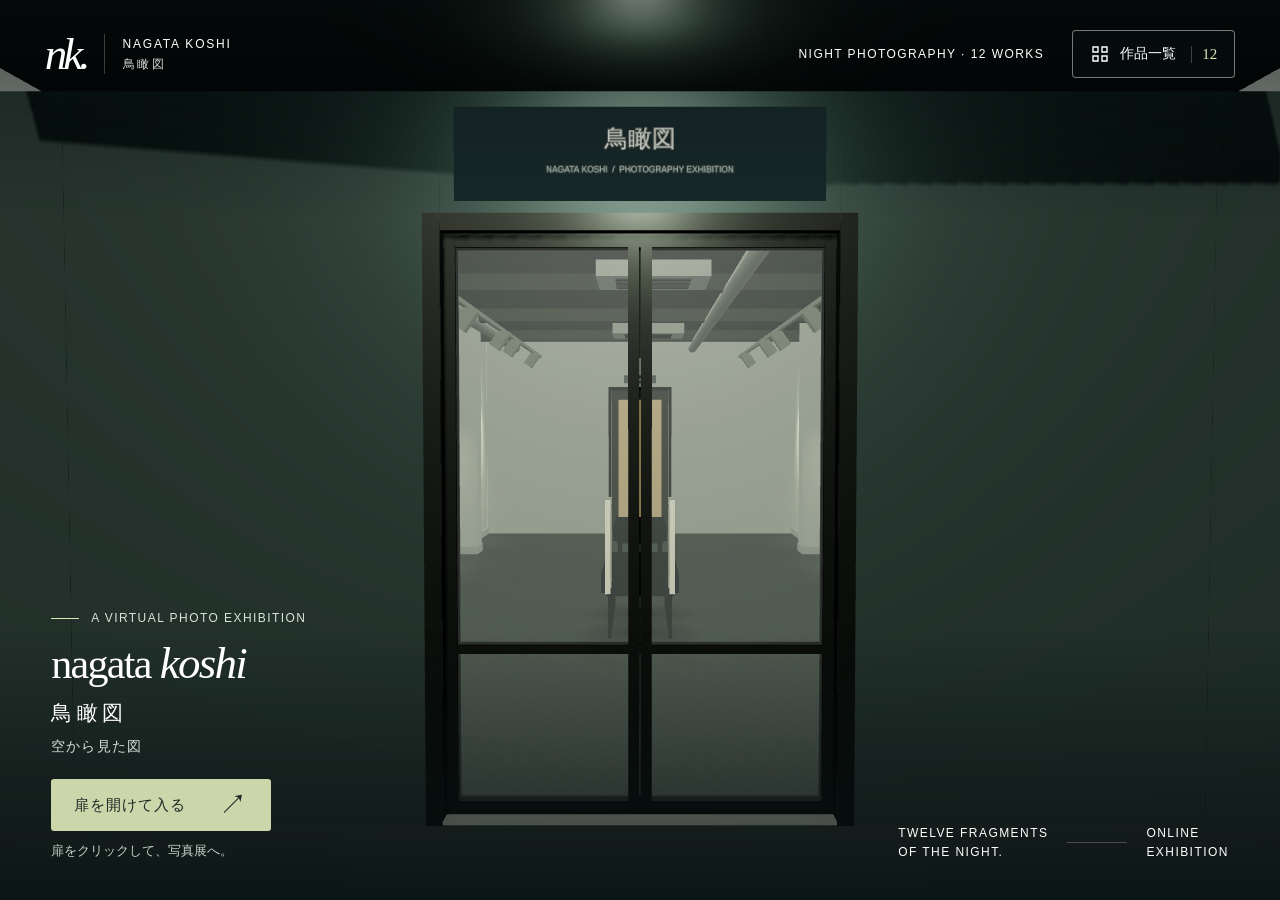
==== index.html @ b408f059 "okkkk" ====
<!doctype html>
<html lang="ja">
<head>
  <meta charset="utf-8"><meta name="viewport" content="width=device-width,initial-scale=1,viewport-fit=cover">
  <title>鳥瞰図 — Online Gallery</title>
  <meta name="description" content="街が眠っても、光はつづく。12枚の夜景を巡るバーチャル写真展。">
  <meta name="theme-color" content="#101a1b">
  <link rel="icon" href="./favicon.svg" type="image/svg+xml"><link rel="stylesheet" href="./style.css?v=20260911-clean-room">
  <script type="module" src="./app.js?v=20260911-entry"></script>
</head>
<body>
  <a class="skip-link" href="#index-button">作品一覧へ</a>
  <main id="gallery" class="gallery welcome">
    <div id="scene" class="scene" aria-label="ガラスの入口と、白い壁に12枚の夜景が並ぶ展示室"></div><div class="scene-shade" aria-hidden="true"></div>
    <header class="site-header">
      <button class="brand" id="home-button" aria-label="展示室の入口へ"><span class="brand-mark" aria-hidden="true">nk.</span><span class="brand-name">NAGATA KOSHI<span>鳥瞰図</span></span></button>
      <div class="header-actions"><span class="edition">NIGHT PHOTOGRAPHY · 12 WORKS</span><button class="outline-button" id="index-button"><svg viewBox="0 0 20 20" aria-hidden="true"><path d="M3 3h5v5H3zM12 3h5v5h-5zM3 12h5v5H3zM12 12h5v5h-5z"/></svg>作品一覧<span class="button-count">12</span></button></div>
    </header>
    <section class="intro" id="intro" aria-labelledby="exhibition-title">
      <p class="eyebrow"><span></span>A VIRTUAL PHOTO EXHIBITION</p><h1 id="exhibition-title">nagata<br><em>koshi</em></h1>
      <div class="intro-caption"><p class="japanese-title">鳥瞰図</p><p>空から見た図</p></div>
      <button id="enter-button" class="enter-button" disabled><span id="enter-text">展示室を準備中</span><span class="enter-arrow" aria-hidden="true">↗</span></button>
      <p class="intro-help" id="load-status" role="status">写真を読み込んでいます</p>
    </section>
    <div class="intro-note"><span>TWELVE FRAGMENTS<br>OF THE NIGHT.</span><span class="note-line"></span><span>ONLINE<br>EXHIBITION</span></div>
    <p class="entry-status" id="entry-status" role="status" hidden>写真展へ、ようこそ。</p>
    <section id="tour-ui" class="tour-ui" hidden aria-label="展示室の操作">
      <div class="room-caption"><span class="eyebrow">THE EXHIBITION</span><h2 id="current-title">鳥瞰図</h2><p id="current-subtitle">気になる写真をタップして、その前へ。</p></div>
      <button class="focus-button" id="view-button" hidden>写真を大きく見る <span aria-hidden="true">↗</span></button>
      <div class="map-card" id="map-card"><button class="map-heading" id="map-toggle" aria-expanded="true" aria-controls="room-map">FLOOR PLAN <span aria-hidden="true">−</span></button><div id="room-map" class="room-map"></div><span class="map-caption">番号を選んで移動</span></div>
      <nav class="tour-dock" aria-label="作品を巡る">
        <button id="previous-button" class="nav-arrow" aria-label="前の作品へ" disabled>←</button>
        <div class="tour-position"><span id="work-counter">ROOM VIEW</span><span id="work-label">展示室を見渡す</span></div>
        <button id="next-button" class="nav-arrow" aria-label="最初の作品へ">→</button><span class="dock-divider"></span>
        <button id="overview-button" class="dock-button" aria-label="展示室全体を見渡す"><svg viewBox="0 0 24 24" aria-hidden="true"><path d="m12 3 9 5-9 5-9-5 9-5Zm-9 9 9 5 9-5M3 16l9 5 9 5-9-5"/></svg><span>全体</span></button>
      </nav>
      <p class="gesture-hint">ドラッグで見回す <span>·</span> 写真をタップで移動</p>
    </section>
    <div id="notice" class="notice" role="status" hidden></div>
    <noscript><div class="noscript">3D展示にはJavaScriptが必要です。<a href="./photos.html">12枚の写真を見る</a></div></noscript>
  </main>
  <dialog id="index-dialog" class="index-dialog" aria-labelledby="index-title">
    <div class="dialog-header"><div><p class="eyebrow">THE COLLECTION</p><h2 id="index-title">12の夜景</h2></div><button class="close-button" data-close="index-dialog" aria-label="作品一覧を閉じる">×</button></div>
    <p class="index-description">気になる一枚から、夜を巡る。</p><div id="works-grid" class="works-grid"></div><footer class="index-footer">NAGATA KOSHI — 鳥瞰図<span>01 — 12</span></footer>
  </dialog>
  <dialog id="viewer-dialog" class="viewer-dialog" aria-labelledby="viewer-title">
    <div class="viewer-header"><div><span class="eyebrow">NAGATA KOSHI</span><h2 id="viewer-title">作品 01</h2></div><div class="viewer-actions"><button id="zoom-button" class="text-button" aria-pressed="false">拡大する ＋</button><button class="close-button" data-close="viewer-dialog" aria-label="写真を閉じる">×</button></div></div>
    <div class="viewer-stage" id="viewer-stage"><img id="viewer-image" alt=""><p id="viewer-error" hidden role="alert">写真を読み込めませんでした。<button id="retry-image">再読み込み</button></p></div>
    <footer class="viewer-footer"><button id="viewer-prev" class="nav-arrow" aria-label="前の写真">←</button><div><span id="viewer-count">01 / 12</span><span class="viewer-size" id="viewer-size">A2 PRINT</span></div><button id="viewer-next" class="nav-arrow" aria-label="次の写真">→</button></footer>
  </dialog>
</body></html>
---- style.css ----
:root{color-scheme:dark;--ink:#101a1b;--paper:#eef0e8;--muted:#b1beb9;--accent:#dce6b7;--line:rgba(236,242,229,.24);font-family:-apple-system,BlinkMacSystemFont,"Hiragino Kaku Gothic ProN","Yu Gothic",sans-serif;font-synthesis:none}*{box-sizing:border-box}html,body{margin:0;width:100%;height:100%;background:var(--ink)}button,a{-webkit-tap-highlight-color:transparent}button{font:inherit;cursor:pointer;color:inherit;border:0}button:disabled{cursor:default;opacity:.35}button:focus-visible,a:focus-visible,canvas:focus-visible{outline:2px solid var(--accent);outline-offset:5px}button:hover:not(:disabled){filter:brightness(1.13)}svg{width:20px;height:20px;fill:none;stroke:currentColor;stroke-width:1.4}p,h1,h2{margin:0}[hidden]{display:none!important}.gallery{height:100svh;min-height:0;position:relative;overflow:hidden;isolation:isolate}.scene{position:absolute;inset:0;background:#636966}.scene canvas{display:block;width:100%;height:100%;touch-action:none;cursor:grab}.scene canvas:active{cursor:grabbing}.scene-shade{position:absolute;inset:0;pointer-events:none;background:linear-gradient(90deg,rgba(7,19,21,.86),rgba(7,19,21,.52) 27%,rgba(7,19,21,0) 67%),linear-gradient(0deg,rgba(8,17,18,.68),transparent 35%,transparent 76%,rgba(8,17,18,.42))}.entered .scene-shade{background:linear-gradient(0deg,rgba(8,17,18,.68),transparent 26%,transparent 76%,rgba(8,17,18,.52))}.site-header{position:absolute;left:3.5%;right:3.5%;top:30px;display:flex;align-items:center;justify-content:space-between;gap:20px;z-index:2}.brand{background:none;display:flex;align-items:center;text-align:left;gap:17px;padding:0}.brand-mark{font-family:Georgia,serif;font-size:45px;font-style:italic;letter-spacing:-4px;line-height:1}.brand-name{font-size:12px;letter-spacing:.15em;line-height:1.7;border-left:1px solid var(--line);padding-left:18px}.brand-name>span{display:block;letter-spacing:.24em;font-size:12px;color:#d4ddd5}.header-actions{display:flex;align-items:center;gap:28px}.edition{font-size:12px;letter-spacing:.12em}.outline-button{border:1px solid rgba(236,242,229,.48);background:rgba(14,25,26,.35);border-radius:4px;padding:13px 17px;display:flex;align-items:center;gap:10px;font-size:14px;backdrop-filter:blur(8px)}.button-count{font-family:Georgia,serif;font-size:15px;color:var(--accent);padding-left:10px;border-left:1px solid var(--line);margin-left:5px}.intro{position:absolute;left:8%;top:clamp(140px,22vh,220px);max-width:520px;z-index:1}.eyebrow{font-size:12px;letter-spacing:.18em;font-weight:500;line-height:1.6}.intro .eyebrow{display:flex;align-items:center;gap:12px;color:#d9e4d5}.eyebrow>span{display:inline-block;width:28px;height:1px;background:var(--accent)}h1{font-family:Georgia,"Times New Roman",serif;font-weight:400;letter-spacing:-.055em;font-size:clamp(85px,10vw,150px);line-height:.9;margin:27px 0 28px}h1 em{font-weight:400;font-size:1.07em}.intro-caption{border-left:1px solid rgba(228,238,218,.5);padding-left:20px;margin-bottom:34px}.japanese-title{font-family:"Yu Mincho","Hiragino Mincho ProN",serif;font-size:27px;letter-spacing:.28em;margin-bottom:10px}.intro-caption p+p{font-size:14px;letter-spacing:.08em;color:#d7e0d8;line-height:1.8}.enter-button{background:var(--accent);color:#1b2824;border-radius:3px;width:240px;min-height:60px;display:flex;justify-content:space-between;align-items:center;padding:0 23px;font-size:15px;letter-spacing:.06em}.enter-arrow{font-size:28px;font-weight:300}.intro-help{font-size:12px;color:#c6d2ca;margin-top:15px;line-height:1.7;max-width:340px}.intro-note{position:absolute;right:4%;bottom:39px;display:flex;align-items:center;gap:19px;font-size:12px;letter-spacing:.12em;line-height:1.6}.note-line{width:60px;height:1px;background:var(--line)}.entered .intro,.entered .intro-note{display:none}.room-caption{position:absolute;left:3.5%;bottom:155px;pointer-events:none;max-width:350px;text-shadow:0 2px 20px #0c1817}.room-caption .eyebrow{color:var(--accent)}.room-caption h2{font-family:"Yu Mincho","Hiragino Mincho ProN",serif;font-size:30px;letter-spacing:.14em;margin:8px 0 10px;font-weight:400}.room-caption p{font-size:14px;line-height:1.8;color:#e1e7df}.focus-button{position:absolute;left:50%;top:67%;transform:translateX(-50%);white-space:nowrap;background:#142424ed;border:1px solid #b7c8b260;border-radius:3px;padding:15px 22px;display:flex;align-items:center;gap:24px;box-shadow:0 8px 28px #0003;font-size:14px}.focus-button span{font-size:20px}.tour-dock{position:absolute;left:50%;bottom:40px;transform:translateX(-50%);display:flex;align-items:center;gap:14px;border:1px solid #b6c8be42;background:#101e20e8;backdrop-filter:blur(18px);padding:12px 15px;border-radius:6px;box-shadow:0 12px 40px #07111144}.nav-arrow{background:transparent;font-size:25px;width:46px;min-height:46px;border:1px solid #adbbaf45;border-radius:50%;flex-shrink:0;font-family:Arial,sans-serif}.tour-position{min-width:126px;text-align:center}.tour-position>span{display:block}#work-counter{font-family:Georgia,serif;font-size:20px;letter-spacing:.08em}#work-label{font-size:12px;color:#c4cec8;margin-top:5px}.dock-divider{height:34px;width:1px;background:var(--line);margin:0 4px}.dock-button{display:flex;align-items:center;flex-direction:column;gap:5px;background:transparent;min-width:46px;padding:3px;font-size:12px}.gesture-hint{position:absolute;bottom:14px;left:50%;transform:translateX(-50%);font-size:12px;white-space:nowrap;color:#e1e7df}.gesture-hint span{margin:0 8px}.map-card{position:absolute;right:3.5%;bottom:150px;width:136px;background:#101e20dc;border:1px solid #b6c8be42;border-radius:4px;padding:12px}.map-heading{font-size:12px;letter-spacing:.06em;width:100%;background:none;display:flex;justify-content:space-between;padding:0;min-height:28px;align-items:center}.room-map{position:relative;width:96px;height:295px;margin:15px auto 10px;border:1px solid #93a59899;background:#1c2b2c}.room-map:before{content:"入口";position:absolute;top:-10px;left:30px;font-size:12px;background:#182829;padding:0 5px;color:#bdc7bf}.map-work{position:absolute;min-width:27px;min-height:27px;transform:translate(-50%,-50%);padding:0;font-size:12px;background:#2b3e3f;border:1px solid #6c87804f;border-radius:3px;z-index:1}.map-work[aria-current=true]{background:var(--accent);color:#182521;border-color:var(--accent)}.map-seat{position:absolute;left:42px;width:10px;height:10px;background:#0b1012;border:1px solid #8ca19b55}.map-column{position:absolute;width:5px;height:7px;background:#91a09988}.map-caption{display:block;text-align:center;font-size:12px;color:#c1cdc4}.map-card.collapsed .map-caption{display:none}.notice{position:absolute;left:50%;top:104px;transform:translateX(-50%);background:#112022ed;color:#e6ecdf;border:1px solid #adbbaf66;max-width:90%;width:max-content;padding:14px 20px;font-size:14px;z-index:8;border-radius:4px}.skip-link{position:fixed;top:-80px;left:20px;background:var(--accent);color:var(--ink);padding:15px;z-index:100}.skip-link:focus{top:15px}.noscript{position:absolute;bottom:20px;left:20px;background:var(--ink);padding:20px}.noscript a{color:var(--accent)}dialog{color:var(--paper);border:0;padding:0;background:var(--ink);max-width:none;max-height:none}dialog::backdrop{background:#091214c9;backdrop-filter:blur(9px)}.index-dialog{width:min(1120px,94vw);height:min(860px,92svh);border:1px solid #80958f40;border-radius:8px;padding:35px 40px;overflow:auto}.dialog-header{display:flex;justify-content:space-between;align-items:flex-start;gap:15px}.dialog-header .eyebrow{color:var(--accent)}.dialog-header h2{font-family:"Yu Mincho","Hiragino Mincho ProN",serif;font-size:34px;letter-spacing:.1em;font-weight:400;margin-top:10px}.close-button{font-family:Arial,sans-serif;font-size:30px;background:none;border:1px solid #9aad9f66;border-radius:50%;width:46px;height:46px;flex-shrink:0}.index-description{font-size:14px;color:var(--muted);margin:16px 0 30px}.works-grid{display:grid;grid-template-columns:repeat(4,minmax(0,1fr));gap:28px 20px}.work-card{background:none;padding:0;text-align:left;display:block;min-width:0}.work-card .thumb-frame{height:185px;background:#1b2729;display:flex;align-items:center;justify-content:center;overflow:hidden;border:1px solid #adb9aa1a;transition:background .2s}.work-card:hover .thumb-frame{background:#2c3b3c}.work-card img{width:100%;height:100%;object-fit:contain;padding:13px}.work-card .card-meta{display:flex;justify-content:space-between;align-items:center;padding-top:11px;font-size:14px}.card-number{font-family:Georgia,serif;font-size:20px;color:var(--accent)}.card-meta span:last-child{font-size:12px;color:var(--muted)}.index-footer{border-top:1px solid var(--line);display:flex;justify-content:space-between;margin-top:35px;padding-top:20px;font-size:12px;letter-spacing:.1em;color:var(--muted)}.viewer-dialog{width:100%;height:100svh;max-width:100%;max-height:100%;background:#090f13;overflow:hidden}.viewer-header{height:100px;padding:24px 36px;display:flex;align-items:center;justify-content:space-between;gap:20px}.viewer-header .eyebrow{color:#b9c7bc;font-size:12px}.viewer-header h2{font-size:16px;font-weight:400;letter-spacing:.1em;margin-top:5px}.viewer-actions{display:flex;gap:24px;align-items:center}.text-button{font-size:14px;background:none;min-height:46px}.viewer-stage{height:calc(100svh - 190px);width:100%;padding:0 70px;display:flex;justify-content:center;align-items:center;overflow:auto;position:relative;overscroll-behavior:contain}.viewer-stage img{display:block;max-width:100%;max-height:100%;width:auto;height:auto;object-fit:contain}.viewer-stage.zoomed{display:block;padding:0 25px}.viewer-stage.zoomed img{max-width:none;max-height:none;width:150%;height:auto;margin:auto;object-fit:contain}.viewer-footer{height:90px;display:flex;justify-content:center;align-items:center;gap:32px}.viewer-footer>div{text-align:center;min-width:90px}.viewer-footer>div>span{display:block}#viewer-count{font-family:Georgia,serif;letter-spacing:.12em;font-size:19px}.viewer-size{font-size:12px;color:var(--muted);margin-top:6px}#viewer-error{position:absolute;font-size:15px;color:#e3ebdf}#viewer-error button{display:block;margin:15px auto;background:var(--accent);color:var(--ink);padding:12px 24px;border-radius:3px}.fallback .scene{background:linear-gradient(90deg,#081317dd,#08131755),url('./assets/11.webp') center/cover}.fallback .intro-help{color:#e2dcb4}.fallback .scene-shade{opacity:.4}
@media(min-width:1600px){.intro{top:23vh}.room-caption{bottom:170px}}
@media(max-width:950px){.edition{display:none}.intro{left:6%;top:22vh}h1{font-size:110px}.map-card{right:3%;bottom:155px}.room-caption{max-width:260px}.works-grid{grid-template-columns:repeat(3,minmax(0,1fr))}}
@media(max-height:740px) and (min-width:701px){.intro{top:125px}h1{font-size:90px;margin:20px 0}.intro-caption{margin-bottom:22px}.intro-note{bottom:30px}}
@media(max-width:700px){.gallery{min-height:0}.site-header{top:max(22px,env(safe-area-inset-top));left:22px;right:22px;gap:10px}.brand{gap:12px}.brand-mark{font-size:38px}.brand-name{padding-left:12px;font-size:12px;letter-spacing:.04em}.brand-name>span{font-size:12px}.outline-button{padding:11px 12px;gap:8px;font-size:14px}.outline-button svg{width:16px;height:16px}.button-count{display:none}.intro{left:28px;top:21vh;right:25px;max-width:none}.intro .eyebrow{font-size:12px;letter-spacing:.08em}h1{font-size:clamp(80px,21vw,115px);margin:23px 0 26px}.japanese-title{font-size:23px}.intro-caption{padding-left:16px;margin-bottom:26px}.intro-caption p+p{font-size:14px}.enter-button{min-height:57px;width:222px;font-size:14px}.intro-note{right:23px;bottom:26px;left:28px;justify-content:space-between;font-size:12px}.intro-note .note-line{flex:1;max-width:100px}.scene-shade{background:linear-gradient(90deg,#081718c9,#0817182b 100%),linear-gradient(0deg,#081718b0,transparent 70%)}.room-caption{left:22px;bottom:155px;max-width:230px}.room-caption h2{font-size:24px;margin:5px 0 6px}.room-caption p{font-size:14px;max-width:220px}.room-caption .eyebrow{font-size:12px}.tour-dock{bottom:calc(41px + env(safe-area-inset-bottom));width:calc(100% - 32px);max-width:430px;justify-content:space-between;gap:5px;padding:11px 10px}.tour-position{min-width:93px}.nav-arrow{width:43px;min-height:43px;font-size:23px}.dock-button{min-width:36px}.dock-divider{margin:0 3px}.gesture-hint{bottom:calc(15px + env(safe-area-inset-bottom));font-size:12px}.map-card{right:20px;bottom:auto;top:95px;width:115px;padding:10px}.map-heading{font-size:12px}.room-map{width:78px;height:275px}.room-map:before{left:23px}.map-work{min-width:25px;min-height:25px;font-size:12px}.map-seat{left:33px;width:9px;height:9px}.map-caption{font-size:12px}.focus-button{top:62%;font-size:14px;padding:12px 18px;gap:15px}.index-dialog{width:100%;height:100svh;border-radius:0;padding:25px 22px}.dialog-header h2{font-size:29px}.works-grid{grid-template-columns:repeat(2,minmax(0,1fr));gap:24px 15px}.work-card .thumb-frame{height:175px}.work-card img{padding:10px}.index-footer{font-size:12px;letter-spacing:.04em}.viewer-header{height:94px;padding:20px}.viewer-actions{gap:15px}.viewer-stage{height:calc(100svh - 184px);padding:0 15px}.viewer-footer{height:90px;padding-bottom:env(safe-area-inset-bottom)}.viewer-stage.zoomed{padding:0}.viewer-stage.zoomed img{width:220%}.notice{top:100px;font-size:14px;line-height:1.6}.text-button{font-size:14px}}
@media(max-height:650px) and (max-width:700px){.intro{top:125px}h1{font-size:75px;margin:20px 0}.intro-caption{margin-bottom:20px}.intro-note{display:none}.map-card{top:88px}.room-caption{bottom:140px}.intro-help{margin-top:8px}}

@media(max-height:600px){.site-header{top:16px}.intro{top:100px;left:6%}.intro h1{font-size:66px;margin:12px 0 18px}.intro-caption{margin-bottom:15px}.japanese-title{font-size:20px;margin-bottom:5px}.intro-note{display:none}.intro-help{margin-top:8px}.enter-button{min-height:48px}.room-caption{bottom:115px;max-width:230px}.room-caption p{display:none}.map-card{top:90px;bottom:auto}.map-card:not(.collapsed){max-height:calc(100svh - 215px);overflow:auto}.tour-dock{bottom:28px;padding:8px 12px}.gesture-hint{bottom:5px}.viewer-header{height:75px;padding:12px 22px}.viewer-stage{height:calc(100svh - 145px)}.viewer-footer{height:70px}.focus-button{top:55%}}
@media(max-height:430px){.intro{top:96px;display:grid;grid-template-columns:220px 230px;column-gap:20px;align-items:end;max-width:calc(100vw - 50px)}.intro>.eyebrow{grid-column:1/-1;font-size:12px}.intro h1{grid-column:1;grid-row:2/5;font-size:80px;margin:10px 0}.intro-caption{grid-column:2;margin:12px 0}.enter-button{grid-column:2;width:220px}.intro-help{grid-column:2;font-size:12px}.intro-caption p+p{font-size:12px}.room-caption{bottom:105px}.room-caption h2{font-size:21px}.map-card{top:82px}.tour-dock{bottom:23px}.gesture-hint{font-size:12px;bottom:3px}}

/* Keep the photograph unobstructed and labels readable against white walls. */
.focus-button{top:auto;bottom:130px;padding:12px 22px;background:rgba(20,36,36,.42);backdrop-filter:blur(8px)}
.room-caption{text-shadow:none;max-width:min(280px,26vw)}
.room-caption .eyebrow{color:#334641}.room-caption h2{color:#152b2c}.room-caption p{display:block;color:#253c3a}
@media(max-width:700px){
 .focus-button{top:auto;bottom:calc(128px + env(safe-area-inset-bottom))}
 .room-caption{top:95px;bottom:auto;left:20px;max-width:calc(100% - 170px)}
 .room-caption h2{font-size:21px;margin:4px 0 0}
}
@media(max-height:600px){
 .entered .scene{bottom:135px}
 .focus-button{top:auto;bottom:100px;padding:9px 18px}
 .room-caption{top:90px;bottom:auto;max-width:210px}
 .room-caption h2{font-size:21px;margin:4px 0 0}
}

/* Hide the upper-left branding and caption after entering the gallery. */
.entered .brand,.entered .room-caption{display:none}
.entered .header-actions{margin-left:auto}

/* The doorway is the first screen's focal point; keep its centre unobstructed. */
.welcome .scene-shade{background:linear-gradient(0deg,rgba(8,17,18,.87),transparent 30%,transparent 76%,rgba(8,17,18,.5))}
.welcome .intro{left:4%;right:auto;top:auto;bottom:38px;max-width:310px;pointer-events:none;transition:opacity .4s,transform .6s}
.welcome .intro>.eyebrow{font-size:12px;letter-spacing:.12em}
.welcome .intro h1{font-size:42px;line-height:1;letter-spacing:-.04em;margin:13px 0}
.welcome .intro h1 br{display:none}
.welcome .intro h1 em{margin-left:.2em}
.welcome .intro-caption{border:0;padding:0;margin-bottom:20px}
.welcome .japanese-title{font-size:21px;letter-spacing:.22em;margin-bottom:7px}
.welcome .intro-caption p+p{font-size:14px}
.welcome .enter-button{pointer-events:auto;min-height:52px;width:220px;background:rgba(220,230,183,.92)}
.welcome .intro-help{font-size:13px;line-height:1.6;margin-top:10px}
.welcome .intro-note{right:4%;bottom:38px;font-size:12px}
.entering .intro{opacity:0;transform:translateY(12px);pointer-events:none}
.entering .intro-note{opacity:0}
.entering .scene-shade{background:linear-gradient(0deg,rgba(8,17,18,.25),transparent 25%,transparent 76%,rgba(8,17,18,.4))}
.entry-status{position:absolute;left:50%;bottom:35px;transform:translateX(-50%);color:#eef0e8;font-size:14px;letter-spacing:.15em;white-space:nowrap;text-shadow:0 1px 10px #101a1b}
@media(max-width:700px){
 .welcome .intro{left:22px;right:22px;bottom:max(24px,env(safe-area-inset-bottom));max-width:none;display:grid;grid-template-columns:1fr auto;gap:0 15px;align-items:end}
 .welcome .intro>.eyebrow,.welcome .intro h1,.welcome .intro-caption p+p,.welcome .intro-note{display:none}
 .welcome .intro-caption{grid-column:1;grid-row:1;margin:0;align-self:center}
 .welcome .japanese-title{font-size:22px;margin:0}
 .welcome .enter-button{grid-column:2;grid-row:1;width:200px;font-size:14px}
 .welcome .intro-help{grid-column:1/-1;text-align:right;margin-top:12px;font-size:13px}
}
@media(max-width:380px){.welcome .intro{left:16px;right:16px;gap:0 8px}.welcome .japanese-title{font-size:18px}.welcome .enter-button{width:180px;padding:0 15px}}
@media(max-height:600px) and (min-width:701px){
 .welcome .intro{bottom:23px;left:25px;max-width:230px;display:block}
 .welcome .intro h1{font-size:30px;margin:8px 0}.welcome .intro>.eyebrow{display:none}
 .welcome .intro-caption{margin:12px 0}.welcome .intro-note{display:none}
}
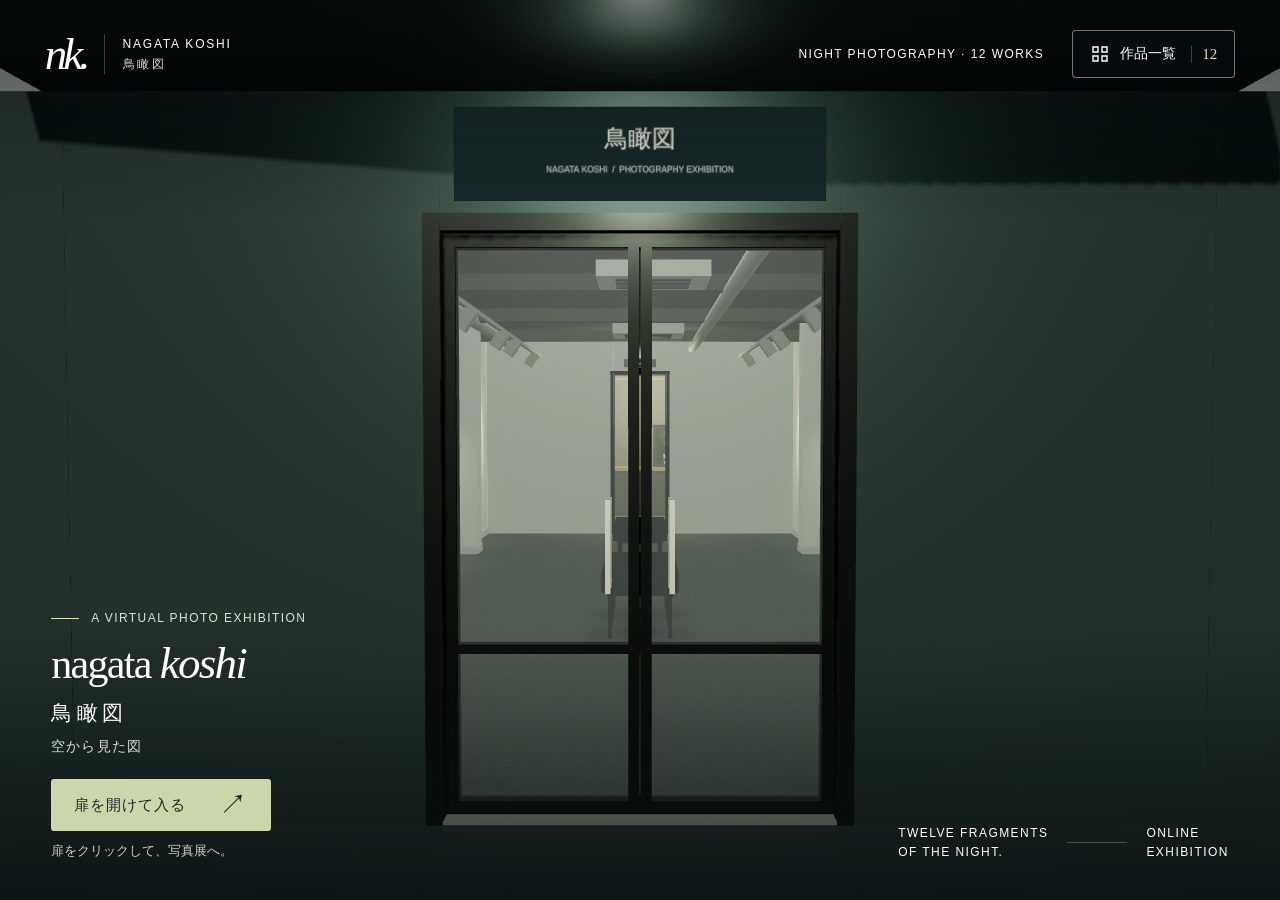
==== commit 972bbd4c: "ネイチャー仕様追加" ====
--- a/index.html
+++ b/index.html
@@ -5,8 +5,8 @@
   <title>鳥瞰図 — Online Gallery</title>
   <meta name="description" content="街が眠っても、光はつづく。12枚の夜景を巡るバーチャル写真展。">
   <meta name="theme-color" content="#101a1b">
-  <link rel="icon" href="./favicon.svg" type="image/svg+xml"><link rel="stylesheet" href="./style.css?v=20260911-clean-room">
-  <script type="module" src="./app.js?v=20260911-entry"></script>
+  <link rel="icon" href="./favicon.svg" type="image/svg+xml"><link rel="stylesheet" href="./style.css?v=20260912-corner">
+  <script type="module" src="./app.js?v=20260912-corner"></script>
 </head>
 <body>
   <a class="skip-link" href="#index-button">作品一覧へ</a>
@@ -25,23 +25,36 @@
     <div class="intro-note"><span>TWELVE FRAGMENTS<br>OF THE NIGHT.</span><span class="note-line"></span><span>ONLINE<br>EXHIBITION</span></div>
     <p class="entry-status" id="entry-status" role="status" hidden>写真展へ、ようこそ。</p>
     <section id="tour-ui" class="tour-ui" hidden aria-label="展示室の操作">
+      <button id="exhibition-switch" class="exhibition-switch cafe-hotspot" aria-label="NATURE MODE：自然の写真展に切り替える" hidden><span class="switch-main"><span id="switch-label">NATURE MODE</span><svg class="switch-icon" viewBox="0 0 24 24" aria-hidden="true"><path d="M20 8a8 8 0 0 0-13.7-2L3 9m0-5v5h5M4 16a8 8 0 0 0 13.7 2L21 15m0 5v-5h-5"/></svg></span></button>
+      <button id="cafe-entry" class="cafe-hotspot cafe-entry" aria-label="奥のカフェスペースへ" hidden>café <span aria-hidden="true">↗</span></button>
+      <button id="cafe-exit" class="cafe-hotspot cafe-entry" aria-label="ガラスの扉から展示室へ戻る" hidden>展示室へ <span aria-hidden="true">↗</span></button>
+      <button id="coffee-tap" class="cafe-hotspot coffee-tap" aria-label="コーヒーを注ぐ" hidden>tap! <span aria-hidden="true">↓</span></button>
+      <div id="cafe-controls" class="cafe-controls" hidden>
+        <p id="coffee-status" role="status" aria-live="polite"></p>
+        <button id="cafe-return" class="outline-button">入口を振り返る ↗</button>
+      </div>
+      <button id="coffee-cup" class="coffee-cup" aria-label="コーヒーをひと口飲む" hidden><span>ひと口</span></button>
       <div class="room-caption"><span class="eyebrow">THE EXHIBITION</span><h2 id="current-title">鳥瞰図</h2><p id="current-subtitle">気になる写真をタップして、その前へ。</p></div>
-      <button class="focus-button" id="view-button" hidden>写真を大きく見る <span aria-hidden="true">↗</span></button>
       <div class="map-card" id="map-card"><button class="map-heading" id="map-toggle" aria-expanded="true" aria-controls="room-map">FLOOR PLAN <span aria-hidden="true">−</span></button><div id="room-map" class="room-map"></div><span class="map-caption">番号を選んで移動</span></div>
       <nav class="tour-dock" aria-label="作品を巡る">
-        <button id="previous-button" class="nav-arrow" aria-label="前の作品へ" disabled>←</button>
-        <div class="tour-position"><span id="work-counter">ROOM VIEW</span><span id="work-label">展示室を見渡す</span></div>
-        <button id="next-button" class="nav-arrow" aria-label="最初の作品へ">→</button><span class="dock-divider"></span>
-        <button id="overview-button" class="dock-button" aria-label="展示室全体を見渡す"><svg viewBox="0 0 24 24" aria-hidden="true"><path d="m12 3 9 5-9 5-9-5 9-5Zm-9 9 9 5 9-5M3 16l9 5 9 5-9-5"/></svg><span>全体</span></button>
+        <div class="dock-pager">
+          <button id="previous-button" class="nav-arrow" aria-label="前の作品へ" disabled><svg viewBox="0 0 24 24" aria-hidden="true"><path d="M20 12H4m6-6-6 6 6 6"/></svg></button>
+          <div class="tour-position"><span id="work-counter">GALLERY</span><span id="work-label">展示室</span></div>
+          <button id="next-button" class="nav-arrow" aria-label="最初の作品へ"><svg viewBox="0 0 24 24" aria-hidden="true"><path d="M4 12h16m-6-6 6 6-6 6"/></svg></button>
+        </div>
+        <span class="dock-divider" aria-hidden="true"></span>
+        <button class="focus-button" id="view-button" aria-label="写真を大きく見る" hidden><span class="view-label">大きく見る</span><svg viewBox="0 0 24 24" aria-hidden="true"><path d="M9 4H4v5m11-5h5v5M4 15v5h5m11-5v5h-5"/></svg></button>
+        <button id="overview-button" class="dock-button" aria-label="展示室の中央へ"><svg viewBox="0 0 24 24" aria-hidden="true"><path d="m3 5 6-2 6 2 6-2v16l-6 2-6-2-6 2V5Zm6-2v16m6-14v16"/></svg><span>中央へ</span></button>
       </nav>
       <p class="gesture-hint">ドラッグで見回す <span>·</span> 写真をタップで移動</p>
     </section>
     <div id="notice" class="notice" role="status" hidden></div>
     <noscript><div class="noscript">3D展示にはJavaScriptが必要です。<a href="./photos.html">12枚の写真を見る</a></div></noscript>
   </main>
+  <div id="collection-transition" class="collection-transition" hidden role="status"><span id="transition-kicker">NEXT EXHIBITION</span><h2 id="transition-title">自然の写真展</h2><p>12 photographs · NAGATA KOSHI</p></div>
   <dialog id="index-dialog" class="index-dialog" aria-labelledby="index-title">
     <div class="dialog-header"><div><p class="eyebrow">THE COLLECTION</p><h2 id="index-title">12の夜景</h2></div><button class="close-button" data-close="index-dialog" aria-label="作品一覧を閉じる">×</button></div>
-    <p class="index-description">気になる一枚から、夜を巡る。</p><div id="works-grid" class="works-grid"></div><footer class="index-footer">NAGATA KOSHI — 鳥瞰図<span>01 — 12</span></footer>
+    <button id="index-switch" class="text-button collection-link">自然の写真展へ ↗</button><p class="index-description">気になる一枚から、夜を巡る。</p><div id="works-grid" class="works-grid"></div><footer class="index-footer">NAGATA KOSHI — 鳥瞰図<span>01 — 12</span></footer>
   </dialog>
   <dialog id="viewer-dialog" class="viewer-dialog" aria-labelledby="viewer-title">
     <div class="viewer-header"><div><span class="eyebrow">NAGATA KOSHI</span><h2 id="viewer-title">作品 01</h2></div><div class="viewer-actions"><button id="zoom-button" class="text-button" aria-pressed="false">拡大する ＋</button><button class="close-button" data-close="viewer-dialog" aria-label="写真を閉じる">×</button></div></div>
--- a/style.css
+++ b/style.css
@@ -28,7 +28,52 @@
 .entered .brand,.entered .room-caption{display:none}
 .entered .header-actions{margin-left:auto}
 
+/* A single, quiet viewing rail: artwork navigation and enlargement together. */
+.tour-dock{width:min(530px,calc(100% - 40px));bottom:42px;padding:10px 12px;gap:12px;border:1px solid #dce5e02e;border-radius:14px;background:linear-gradient(120deg,#152426f0,#142022e8);box-shadow:0 12px 36px #08131526,inset 0 1px 0 #ffffff08;backdrop-filter:blur(24px)}
+.dock-pager{display:flex;align-items:center;gap:4px;flex:1;min-width:0}
+.tour-dock .nav-arrow{display:grid;place-items:center;width:44px;height:48px;min-height:44px;border:0;border-radius:8px;background:transparent;transition:background .2s,color .2s;flex-shrink:0}
+.tour-dock .nav-arrow svg{width:22px;height:22px;stroke-width:1.4}
+.tour-dock .nav-arrow:hover:not(:disabled){background:#ffffff0c;color:#e2edcb;filter:none}
+.tour-dock .nav-arrow:disabled{opacity:.2}
+.tour-position{flex:1;min-width:82px;text-align:left;padding:0 10px}
+#work-counter{font-family:Georgia,"Times New Roman",serif;font-size:24px;font-weight:400;line-height:1.15;letter-spacing:.035em;font-variant-numeric:tabular-nums;white-space:nowrap;color:#f0f2e9}
+#work-label{margin-top:5px;color:#aebfba;font-size:12px;line-height:1.2;letter-spacing:.12em}
+.tour-dock .dock-divider{height:30px;margin:0;background:#dce5e026;flex-shrink:0}
+.tour-dock .focus-button{position:static;transform:none;flex:0 0 142px;justify-content:space-between;gap:12px;min-height:48px;padding:0 15px;border:1px solid #f1f1e578;border-radius:8px;background:#e9eddf;color:#1b2e2e;box-shadow:none;backdrop-filter:none;font-size:14px;letter-spacing:.03em;transition:background .2s}
+.tour-dock .focus-button:hover{background:#f5f7ed;filter:none}
+.tour-dock .focus-button .view-label{font-size:14px}
+.tour-dock .focus-button svg{width:19px;height:19px;stroke-width:1.4}
+.tour-dock .dock-button{min-width:44px;min-height:48px;justify-content:center;gap:4px;font-size:12px;color:#c6d1ca;border-radius:8px}
+.tour-dock .dock-button:hover{background:#ffffff0c;filter:none}
+.tour-dock .dock-button svg{width:19px;height:19px}
+.gesture-hint{bottom:16px;font-size:12px;letter-spacing:.035em;color:#d5ded7;text-shadow:0 1px 8px #102021}
+.gesture-hint span{margin:0 7px;color:#90a29b}
+@media(max-width:700px){
+ .tour-dock{display:grid;grid-template-columns:minmax(0,1fr) 46px;width:calc(100% - 32px);max-width:430px;bottom:calc(40px + env(safe-area-inset-bottom));padding:9px 12px;gap:7px 12px;border-radius:13px}
+ .dock-pager{grid-column:1;grid-row:1;gap:8px}.tour-position{min-width:0;padding:0 6px;text-align:center}
+ .tour-dock .dock-divider{display:none}.tour-dock .dock-button{grid-column:2;grid-row:1;border-left:1px solid #dce5e026;border-radius:0}
+ .tour-dock .focus-button{grid-column:1/-1;grid-row:2;min-height:42px;padding:0 16px;justify-content:center;gap:13px;border-radius:6px}
+ .tour-dock .nav-arrow{height:44px}.tour-dock .dock-button{min-height:44px}
+ #work-counter{font-size:23px}.gesture-hint{bottom:calc(15px + env(safe-area-inset-bottom));font-size:12px;letter-spacing:0}
+}
+@media(max-height:600px) and (min-width:701px){.tour-dock{bottom:26px;padding:7px 12px}.gesture-hint{bottom:6px}}
+@media(max-height:600px) and (max-width:700px){.tour-dock{bottom:25px;padding:7px 10px;gap:5px 10px}.tour-dock .focus-button{min-height:38px}.gesture-hint{bottom:5px}}
+
 /* The doorway is the first screen's focal point; keep its centre unobstructed. */
+.cafe-hotspot{position:absolute;transform:translate(-50%,-50%);min-height:44px;min-width:72px;padding:9px 15px;border:1px solid #bdc9bf6b;border-radius:4px;background:#152627b8;color:#edf0e3;backdrop-filter:blur(6px);z-index:2}
+.cafe-entry{font-family:Georgia,serif;font-size:16px}.cafe-entry span{margin-left:8px;font-family:Arial,sans-serif}
+.coffee-tap{font-family:Georgia,serif;font-size:21px;font-style:italic;background:#e5e9d8e8;color:#203635;border-color:#e5e9d8}.coffee-tap span{margin-left:8px;font-style:normal;font-family:Arial,sans-serif}
+.cafe-controls{position:absolute;left:50%;bottom:40px;transform:translateX(-50%);text-align:center;z-index:2}
+.cafe-controls p{font-size:13px;line-height:1.6;margin-bottom:12px;color:#eff0e5;text-shadow:0 1px 6px #101a1b}
+.cafe-controls .outline-button{margin:auto;white-space:nowrap;background:#142526d9;min-height:48px}
+.in-cafe .tour-dock,.in-cafe .gesture-hint,.in-cafe .map-card,.in-cafe .focus-button{display:none}
+.coffee-cup{position:absolute;z-index:3;background:transparent;border:0;padding:0;color:#f0f1e6;pointer-events:auto;-webkit-tap-highlight-color:transparent}
+.coffee-cup span{position:absolute;left:50%;bottom:-4px;transform:translateX(-50%);font-size:11px;letter-spacing:.12em;white-space:nowrap;background:#142526a8;border-radius:20px;padding:4px 10px}
+.coffee-cup:disabled{opacity:1;cursor:default}.coffee-cup:focus-visible{outline:2px solid #e3e9ce;outline-offset:4px;border-radius:12px}
+.has-coffee .map-card{max-height:calc(100svh - 360px);overflow:auto}
+@media(max-width:1100px){.has-coffee .map-card{top:95px;bottom:auto;max-height:calc(100svh - 420px)}}
+@media(max-width:700px){.cafe-controls{bottom:calc(35px + env(safe-area-inset-bottom));width:calc(100% - 40px)}.cafe-controls p{font-size:12px}.cafe-entry{font-size:14px;min-width:66px}}
+@media(max-height:600px){.cafe-controls{bottom:25px}.has-coffee .map-card{right:auto;left:20px;max-height:calc(100svh - 240px)}}
 .welcome .scene-shade{background:linear-gradient(0deg,rgba(8,17,18,.87),transparent 30%,transparent 76%,rgba(8,17,18,.5))}
 .welcome .intro{left:4%;right:auto;top:auto;bottom:38px;max-width:310px;pointer-events:none;transition:opacity .4s,transform .6s}
 .welcome .intro>.eyebrow{font-size:12px;letter-spacing:.12em}
@@ -59,3 +104,25 @@
  .welcome .intro h1{font-size:30px;margin:8px 0}.welcome .intro>.eyebrow{display:none}
  .welcome .intro-caption{margin:12px 0}.welcome .intro-note{display:none}
 }
+
+/* An anchored wall label marks the entrance to the second exhibition. */
+.exhibition-switch{--switch-width:184px;width:var(--switch-width);min-height:66px;padding:18px;text-align:left;background:linear-gradient(135deg,#182c2bf5,#203932ed);border:1px solid #c6d0a380;border-radius:3px;box-shadow:0 4px 15px #0002;color:#eff0df}
+.switch-main{display:flex;justify-content:space-between;align-items:center;gap:14px;font-family:-apple-system,BlinkMacSystemFont,"Helvetica Neue",sans-serif;font-size:13px;font-weight:550;line-height:1.55;letter-spacing:.11em}
+#switch-label{white-space:normal}.switch-icon{width:23px;height:23px;flex-shrink:0;stroke-width:1.5;stroke-linecap:round;stroke-linejoin:round;transition:transform .35s ease}
+.exhibition-switch:hover .switch-icon{transform:rotate(90deg)}
+.exhibition-switch:hover{background:#304c42}.collection-link{color:var(--accent);border-bottom:1px solid var(--line);margin-top:15px}
+.collection-transition{position:fixed;inset:0;z-index:100;background:#081312;display:flex;flex-direction:column;align-items:center;justify-content:center;gap:22px;color:#e8ebdc;pointer-events:auto}
+.collection-transition>span{font-size:11px;letter-spacing:.28em;color:#bdcaa7}.collection-transition h2{font-family:"Yu Mincho","Hiragino Mincho ProN",serif;font-size:clamp(27px,5vw,54px);font-weight:400;letter-spacing:.13em}.collection-transition p{font:13px Georgia,serif;letter-spacing:.1em;color:#bbc8be}
+@media(max-width:700px){.exhibition-switch{--switch-width:139px;min-height:62px;padding:13px 12px}.switch-main{font-size:12px;gap:10px;letter-spacing:.08em}.switch-icon{width:21px;height:21px}}
+
+@media(max-width:440px){.exhibition-switch{--switch-width:112px;padding:12px 9px}.switch-main{font-size:12px;gap:7px;letter-spacing:.04em}.switch-icon{width:19px;height:19px}}
+@media(prefers-reduced-motion:reduce){.switch-icon{transition:none}.exhibition-switch:hover .switch-icon{transform:none}}
+
+/* Keep the actual 3D tree and falling petals visible throughout the transition. */
+.changing-exhibition .tour-ui,.changing-exhibition .site-header{opacity:0;pointer-events:none}
+.collection-transition[data-mode=petals]{background:linear-gradient(0deg,#0a1c1955,transparent 42%);justify-content:flex-end;padding:0 20px 110px;gap:12px;text-align:center;text-shadow:0 2px 14px #001810cc}
+.collection-transition[data-mode=petals] h2{font-size:clamp(25px,3.5vw,38px)}
+.collection-transition[data-mode=petals]>span,.collection-transition[data-mode=petals] p{color:#e4eddd}
+.tour-dock .dock-button{min-width:48px;white-space:nowrap}
+@media(max-width:700px){.tour-dock{grid-template-columns:minmax(0,1fr) 50px}.tour-dock .dock-button{font-size:12px}.collection-transition[data-mode=petals]{padding-bottom:108px}}
+@media(prefers-reduced-motion:reduce){.collection-transition{transition:none}}
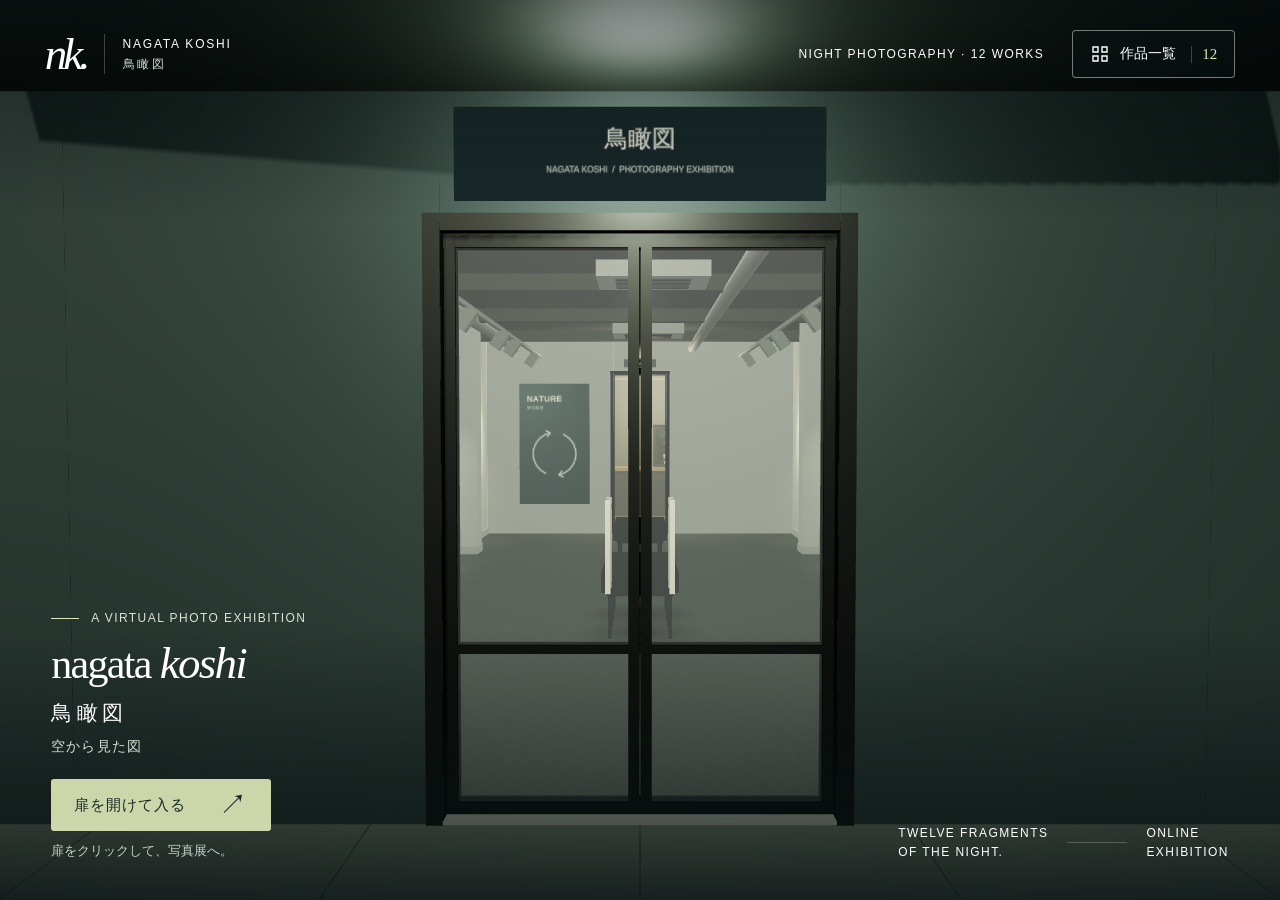
==== commit 2678b78a: "ゲームきついか" ====
--- a/index.html
+++ b/index.html
@@ -5,8 +5,8 @@
   <title>鳥瞰図 — Online Gallery</title>
   <meta name="description" content="街が眠っても、光はつづく。12枚の夜景を巡るバーチャル写真展。">
   <meta name="theme-color" content="#101a1b">
-  <link rel="icon" href="./favicon.svg" type="image/svg+xml"><link rel="stylesheet" href="./style.css?v=20260912-corner">
-  <script type="module" src="./app.js?v=20260912-corner"></script>
+  <link rel="icon" href="./favicon.svg" type="image/svg+xml"><link rel="stylesheet" href="./style.css?v=20260912-wall-panel">
+  <script type="module" src="./app.js?v=20260912-arcade"></script>
 </head>
 <body>
   <a class="skip-link" href="#index-button">作品一覧へ</a>
@@ -25,17 +25,14 @@
     <div class="intro-note"><span>TWELVE FRAGMENTS<br>OF THE NIGHT.</span><span class="note-line"></span><span>ONLINE<br>EXHIBITION</span></div>
     <p class="entry-status" id="entry-status" role="status" hidden>写真展へ、ようこそ。</p>
     <section id="tour-ui" class="tour-ui" hidden aria-label="展示室の操作">
-      <button id="exhibition-switch" class="exhibition-switch cafe-hotspot" aria-label="NATURE MODE：自然の写真展に切り替える" hidden><span class="switch-main"><span id="switch-label">NATURE MODE</span><svg class="switch-icon" viewBox="0 0 24 24" aria-hidden="true"><path d="M20 8a8 8 0 0 0-13.7-2L3 9m0-5v5h5M4 16a8 8 0 0 0 13.7 2L21 15m0 5v-5h-5"/></svg></span></button>
-      <button id="cafe-entry" class="cafe-hotspot cafe-entry" aria-label="奥のカフェスペースへ" hidden>café <span aria-hidden="true">↗</span></button>
       <button id="cafe-exit" class="cafe-hotspot cafe-entry" aria-label="ガラスの扉から展示室へ戻る" hidden>展示室へ <span aria-hidden="true">↗</span></button>
       <button id="coffee-tap" class="cafe-hotspot coffee-tap" aria-label="コーヒーを注ぐ" hidden>tap! <span aria-hidden="true">↓</span></button>
       <div id="cafe-controls" class="cafe-controls" hidden>
         <p id="coffee-status" role="status" aria-live="polite"></p>
-        <button id="cafe-return" class="outline-button">入口を振り返る ↗</button>
       </div>
       <button id="coffee-cup" class="coffee-cup" aria-label="コーヒーをひと口飲む" hidden><span>ひと口</span></button>
       <div class="room-caption"><span class="eyebrow">THE EXHIBITION</span><h2 id="current-title">鳥瞰図</h2><p id="current-subtitle">気になる写真をタップして、その前へ。</p></div>
-      <div class="map-card" id="map-card"><button class="map-heading" id="map-toggle" aria-expanded="true" aria-controls="room-map">FLOOR PLAN <span aria-hidden="true">−</span></button><div id="room-map" class="room-map"></div><span class="map-caption">番号を選んで移動</span></div>
+      <div class="map-card" id="map-card"><button class="map-heading" id="map-toggle" aria-expanded="true" aria-controls="room-map">FLOOR PLAN <span aria-hidden="true">−</span></button><div id="room-map" class="room-map"></div><span class="map-caption">番号を選んで移動</span><button id="hallway-button" class="map-exit">入口・廊下へ ↗</button></div>
       <nav class="tour-dock" aria-label="作品を巡る">
         <div class="dock-pager">
           <button id="previous-button" class="nav-arrow" aria-label="前の作品へ" disabled><svg viewBox="0 0 24 24" aria-hidden="true"><path d="M20 12H4m6-6-6 6 6 6"/></svg></button>
@@ -47,6 +44,22 @@
         <button id="overview-button" class="dock-button" aria-label="展示室の中央へ"><svg viewBox="0 0 24 24" aria-hidden="true"><path d="m3 5 6-2 6 2 6-2v16l-6 2-6-2-6 2V5Zm6-2v16m6-14v16"/></svg><span>中央へ</span></button>
       </nav>
       <p class="gesture-hint">ドラッグで見回す <span>·</span> 写真をタップで移動</p>
+    </section>
+    <div id="arcade-controls" class="arcade-controls" hidden><button id="arcade-return" class="arcade-back">← 展示室へ</button><button id="arcade-start" class="arcade-start">タッチしてあそぶ</button></div>
+    <p id="arcade-travel-status" class="arcade-travel-status" role="status" hidden>廊下を移動しています…</p>
+    <section id="claw-controls" class="claw-controls" aria-label="UFOキャッチャーの操作" hidden>
+      <button id="claw-close" class="claw-close" aria-label="ゲームを閉じる">×</button>
+      <div id="claw-result" class="claw-result" role="status" aria-live="polite" hidden>ナイス！</div>
+      <div id="claw-inputs" class="claw-console">
+        <div class="claw-direction-pad" role="group" aria-label="爪の移動">
+          <button data-claw-axis="z" data-claw-direction="-1" class="claw-up" aria-label="爪を奥へ動かす"><span aria-hidden="true">↑</span></button>
+          <button data-claw-axis="x" data-claw-direction="-1" class="claw-left" aria-label="爪を左へ動かす"><span aria-hidden="true">←</span></button>
+          <button data-claw-axis="x" data-claw-direction="1" class="claw-right" aria-label="爪を右へ動かす"><span aria-hidden="true">→</span></button>
+          <button data-claw-axis="z" data-claw-direction="1" class="claw-down" aria-label="爪を手前へ動かす"><span aria-hidden="true">↓</span></button>
+        </div>
+        <p id="claw-status" class="claw-status" role="status">押している間、移動</p>
+        <button id="claw-grab" class="claw-grab"><span aria-hidden="true">↓</span>つかむ</button>
+      </div>
     </section>
     <div id="notice" class="notice" role="status" hidden></div>
     <noscript><div class="noscript">3D展示にはJavaScriptが必要です。<a href="./photos.html">12枚の写真を見る</a></div></noscript>
--- a/style.css
+++ b/style.css
@@ -105,18 +105,9 @@
  .welcome .intro-caption{margin:12px 0}.welcome .intro-note{display:none}
 }
 
-/* An anchored wall label marks the entrance to the second exhibition. */
-.exhibition-switch{--switch-width:184px;width:var(--switch-width);min-height:66px;padding:18px;text-align:left;background:linear-gradient(135deg,#182c2bf5,#203932ed);border:1px solid #c6d0a380;border-radius:3px;box-shadow:0 4px 15px #0002;color:#eff0df}
-.switch-main{display:flex;justify-content:space-between;align-items:center;gap:14px;font-family:-apple-system,BlinkMacSystemFont,"Helvetica Neue",sans-serif;font-size:13px;font-weight:550;line-height:1.55;letter-spacing:.11em}
-#switch-label{white-space:normal}.switch-icon{width:23px;height:23px;flex-shrink:0;stroke-width:1.5;stroke-linecap:round;stroke-linejoin:round;transition:transform .35s ease}
-.exhibition-switch:hover .switch-icon{transform:rotate(90deg)}
-.exhibition-switch:hover{background:#304c42}.collection-link{color:var(--accent);border-bottom:1px solid var(--line);margin-top:15px}
+.collection-link{color:var(--accent);border-bottom:1px solid var(--line);margin-top:15px}
 .collection-transition{position:fixed;inset:0;z-index:100;background:#081312;display:flex;flex-direction:column;align-items:center;justify-content:center;gap:22px;color:#e8ebdc;pointer-events:auto}
 .collection-transition>span{font-size:11px;letter-spacing:.28em;color:#bdcaa7}.collection-transition h2{font-family:"Yu Mincho","Hiragino Mincho ProN",serif;font-size:clamp(27px,5vw,54px);font-weight:400;letter-spacing:.13em}.collection-transition p{font:13px Georgia,serif;letter-spacing:.1em;color:#bbc8be}
-@media(max-width:700px){.exhibition-switch{--switch-width:139px;min-height:62px;padding:13px 12px}.switch-main{font-size:12px;gap:10px;letter-spacing:.08em}.switch-icon{width:21px;height:21px}}
-
-@media(max-width:440px){.exhibition-switch{--switch-width:112px;padding:12px 9px}.switch-main{font-size:12px;gap:7px;letter-spacing:.04em}.switch-icon{width:19px;height:19px}}
-@media(prefers-reduced-motion:reduce){.switch-icon{transition:none}.exhibition-switch:hover .switch-icon{transform:none}}
 
 /* Keep the actual 3D tree and falling petals visible throughout the transition. */
 .changing-exhibition .tour-ui,.changing-exhibition .site-header{opacity:0;pointer-events:none}
@@ -126,3 +117,28 @@
 .tour-dock .dock-button{min-width:48px;white-space:nowrap}
 @media(max-width:700px){.tour-dock{grid-template-columns:minmax(0,1fr) 50px}.tour-dock .dock-button{font-size:12px}.collection-transition[data-mode=petals]{padding-bottom:108px}}
 @media(prefers-reduced-motion:reduce){.collection-transition{transition:none}}
+
+/* The game occupies the same 3D hallway; controls leave the glass cabinet clear. */
+.map-exit{display:block;background:none;border-top:1px solid var(--line);padding:12px 0 0;margin:12px auto 0;font-size:12px;min-height:44px;width:100%}
+.map-card.collapsed .map-exit{display:none}
+.in-arcade .tour-ui,.arcade-travelling .tour-ui,.playing-claw .site-header,.arcade-travelling .site-header{display:none}
+.in-arcade .scene-shade{background:linear-gradient(0deg,#10141c80,transparent 24%,transparent 90%,#11172244)}
+.in-arcade .scene{bottom:0}
+.arcade-controls{position:absolute;inset:0;pointer-events:none;z-index:3}
+.arcade-controls button{pointer-events:auto;border:1px solid #e5e9dd5c;background:#142224d9;backdrop-filter:blur(12px);min-height:46px;border-radius:6px;font-size:13px}
+.arcade-back{position:absolute;left:22px;top:25px;padding:10px 16px}
+.arcade-start{position:absolute;left:50%;bottom:28px;transform:translateX(-50%);padding:13px 25px;white-space:nowrap}
+.arcade-travel-status{position:absolute;bottom:30px;left:50%;transform:translateX(-50%);font-size:13px;white-space:nowrap;text-shadow:0 1px 8px #101a1b}
+.claw-controls{position:absolute;inset:0;pointer-events:none;z-index:5}
+.claw-close{pointer-events:auto;position:absolute;top:22px;right:22px;width:44px;height:44px;border-radius:50%;background:#171e27cf;border:1px solid #f8d7e855;font:28px Arial;color:#fff5f8}
+.claw-console{pointer-events:auto;position:absolute;bottom:calc(20px + env(safe-area-inset-bottom));left:50%;transform:translateX(-50%);display:grid;grid-template-columns:156px 96px;grid-template-rows:auto auto;column-gap:32px;align-items:center;padding:14px 22px 10px;border-radius:20px;background:linear-gradient(145deg,#30222eed,#171d29f2);border:1px solid #f8d4e440;box-shadow:0 12px 34px #0005,inset 0 1px #ffffff10;backdrop-filter:blur(15px)}
+.claw-direction-pad{display:grid;grid-template-columns:repeat(3,48px);grid-template-rows:repeat(2,44px);gap:5px;grid-row:1}
+.claw-direction-pad button{touch-action:none;user-select:none;background:linear-gradient(#4b4353,#302e3e);border:1px solid #d5c7e448;border-radius:9px;box-shadow:0 3px 0 #111522;color:#fff5fc;font:24px Arial;min-width:44px;min-height:44px}
+.claw-direction-pad button.held,.claw-direction-pad button:active:not(:disabled){background:#8b5d7d;box-shadow:none;transform:translateY(2px)}
+.claw-up{grid-column:2;grid-row:1}.claw-left{grid-column:1;grid-row:2}.claw-right{grid-column:3;grid-row:2}.claw-down{grid-column:2;grid-row:2}
+.claw-grab{grid-column:2;grid-row:1;width:90px;height:90px;border-radius:50%;background:radial-gradient(circle at 35% 25%,#ff90bf,#db347d 65%,#a82d60);box-shadow:0 5px 0 #6c203e,inset 0 2px 2px #ffcce4a0;border:4px solid #281b2a;color:#fff;font-size:13px;display:flex;flex-direction:column;align-items:center;justify-content:center;gap:2px;touch-action:manipulation}
+.claw-grab span{font:32px Arial;line-height:1}.claw-grab:active:not(:disabled){transform:translateY(3px);box-shadow:0 2px 0 #6c203e}
+.claw-status{grid-column:1/-1;text-align:center;font-size:11px;color:#ddcad7;letter-spacing:.06em;margin-top:10px;min-height:16px}
+.claw-result{position:absolute;top:43%;left:50%;transform:translate(-50%,-50%);font-size:clamp(40px,8vw,72px);font-weight:800;letter-spacing:.08em;color:#fff4e7;text-shadow:0 3px 0 #932c67,0 0 35px #ff60aab3;padding:28px 38px;border:1px solid #ffd6e844;border-radius:20px;background:#261b2bbf;backdrop-filter:blur(14px);white-space:nowrap}
+@media(max-width:380px){.claw-console{column-gap:18px;padding:12px 15px 8px}.arcade-back{left:16px}.claw-close{right:16px}}
+@media(max-height:600px) and (min-width:601px){.claw-console{left:auto;right:18px;transform:none;bottom:16px;column-gap:18px}.claw-close{top:15px;right:18px}}
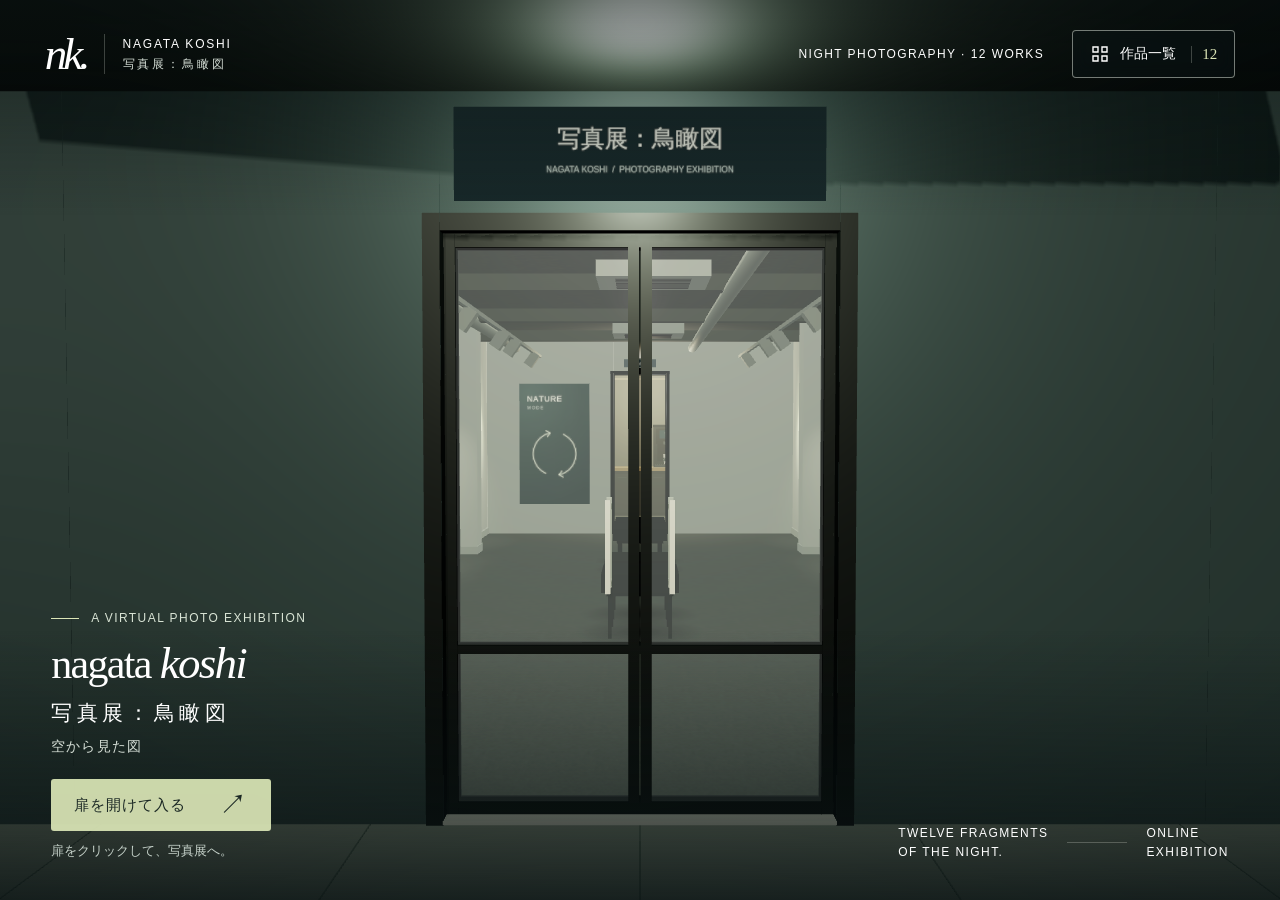
==== commit 2ebd25a4: "脱出ゲームにした" ====
--- a/index.html
+++ b/index.html
@@ -2,23 +2,23 @@
 <html lang="ja">
 <head>
   <meta charset="utf-8"><meta name="viewport" content="width=device-width,initial-scale=1,viewport-fit=cover">
-  <title>鳥瞰図 — Online Gallery</title>
+  <title>写真展：鳥瞰図 — Online Gallery</title>
   <meta name="description" content="街が眠っても、光はつづく。12枚の夜景を巡るバーチャル写真展。">
   <meta name="theme-color" content="#101a1b">
-  <link rel="icon" href="./favicon.svg" type="image/svg+xml"><link rel="stylesheet" href="./style.css?v=20260912-wall-panel">
-  <script type="module" src="./app.js?v=20260912-arcade"></script>
+  <link rel="icon" href="./favicon.svg" type="image/svg+xml"><link rel="stylesheet" href="./style.css?v=20260913-escape">
+  <script type="module" src="./app.js?v=20260913-escape"></script>
 </head>
 <body>
   <a class="skip-link" href="#index-button">作品一覧へ</a>
   <main id="gallery" class="gallery welcome">
     <div id="scene" class="scene" aria-label="ガラスの入口と、白い壁に12枚の夜景が並ぶ展示室"></div><div class="scene-shade" aria-hidden="true"></div>
     <header class="site-header">
-      <button class="brand" id="home-button" aria-label="展示室の入口へ"><span class="brand-mark" aria-hidden="true">nk.</span><span class="brand-name">NAGATA KOSHI<span>鳥瞰図</span></span></button>
+      <button class="brand" id="home-button" aria-label="展示室の入口へ"><span class="brand-mark" aria-hidden="true">nk.</span><span class="brand-name">NAGATA KOSHI<span>写真展：鳥瞰図</span></span></button>
       <div class="header-actions"><span class="edition">NIGHT PHOTOGRAPHY · 12 WORKS</span><button class="outline-button" id="index-button"><svg viewBox="0 0 20 20" aria-hidden="true"><path d="M3 3h5v5H3zM12 3h5v5h-5zM3 12h5v5H3zM12 12h5v5h-5z"/></svg>作品一覧<span class="button-count">12</span></button></div>
     </header>
     <section class="intro" id="intro" aria-labelledby="exhibition-title">
       <p class="eyebrow"><span></span>A VIRTUAL PHOTO EXHIBITION</p><h1 id="exhibition-title">nagata<br><em>koshi</em></h1>
-      <div class="intro-caption"><p class="japanese-title">鳥瞰図</p><p>空から見た図</p></div>
+      <div class="intro-caption"><p class="japanese-title">写真展：鳥瞰図</p><p>空から見た図</p></div>
       <button id="enter-button" class="enter-button" disabled><span id="enter-text">展示室を準備中</span><span class="enter-arrow" aria-hidden="true">↗</span></button>
       <p class="intro-help" id="load-status" role="status">写真を読み込んでいます</p>
     </section>
@@ -31,7 +31,7 @@
         <p id="coffee-status" role="status" aria-live="polite"></p>
       </div>
       <button id="coffee-cup" class="coffee-cup" aria-label="コーヒーをひと口飲む" hidden><span>ひと口</span></button>
-      <div class="room-caption"><span class="eyebrow">THE EXHIBITION</span><h2 id="current-title">鳥瞰図</h2><p id="current-subtitle">気になる写真をタップして、その前へ。</p></div>
+      <div class="room-caption"><span class="eyebrow">THE EXHIBITION</span><h2 id="current-title">写真展：鳥瞰図</h2><p id="current-subtitle">気になる写真をタップして、その前へ。</p></div>
       <div class="map-card" id="map-card"><button class="map-heading" id="map-toggle" aria-expanded="true" aria-controls="room-map">FLOOR PLAN <span aria-hidden="true">−</span></button><div id="room-map" class="room-map"></div><span class="map-caption">番号を選んで移動</span><button id="hallway-button" class="map-exit">入口・廊下へ ↗</button></div>
       <nav class="tour-dock" aria-label="作品を巡る">
         <div class="dock-pager">
@@ -45,7 +45,7 @@
       </nav>
       <p class="gesture-hint">ドラッグで見回す <span>·</span> 写真をタップで移動</p>
     </section>
-    <div id="arcade-controls" class="arcade-controls" hidden><button id="arcade-return" class="arcade-back">← 展示室へ</button><button id="arcade-start" class="arcade-start">タッチしてあそぶ</button></div>
+    <div id="arcade-controls" class="arcade-controls" hidden><button id="arcade-return" class="arcade-back">← 展示室へ</button><button id="arcade-start" class="arcade-start">タッチしてあそぶ</button><button id="arcade-exit" class="arcade-exit">出口へ ↗</button></div>
     <p id="arcade-travel-status" class="arcade-travel-status" role="status" hidden>廊下を移動しています…</p>
     <section id="claw-controls" class="claw-controls" aria-label="UFOキャッチャーの操作" hidden>
       <button id="claw-close" class="claw-close" aria-label="ゲームを閉じる">×</button>
@@ -61,13 +61,20 @@
         <button id="claw-grab" class="claw-grab"><span aria-hidden="true">↓</span>つかむ</button>
       </div>
     </section>
+    <button id="held-item" class="held-item" hidden aria-label="持っているピン">
+      <svg id="held-pin" viewBox="0 0 70 140" aria-hidden="true"><defs><linearGradient id="pin-shine"><stop stop-color="#a7aeaa"/><stop offset=".4" stop-color="#fffdf4"/><stop offset="1" stop-color="#d1d5cb"/></linearGradient></defs><path d="M35 5C18 5 20 23 26 32C30 42 23 62 18 76C9 100 11 122 18 131C23 137 47 137 52 131C59 122 61 100 52 76C47 62 40 42 44 32C50 23 52 5 35 5Z" fill="url(#pin-shine)" stroke="#c6cbc1" stroke-width="1"/><path d="M26 34H44L43 40H27ZM27 44H43L44 49H26Z" fill="#be2945"/></svg>
+      <svg id="held-key" viewBox="0 0 80 140" aria-hidden="true" hidden><path d="M40 10a22 22 0 1 0 0 44a22 22 0 1 0 0-44M40 51v72h20v-12H44v-17h13" fill="none" stroke="#eac46b" stroke-width="10" stroke-linejoin="round"/></svg>
+      <span id="held-item-label">ピン</span>
+    </button>
+    <button id="exchange-action" class="cafe-hotspot exchange-action" hidden>ピンを入れる</button>
+    <section id="escape-ending" class="escape-ending" hidden aria-labelledby="escape-title"><p>THANK YOU</p><h2 id="escape-title">ご来場ありがとうございました。</h2></section>
     <div id="notice" class="notice" role="status" hidden></div>
     <noscript><div class="noscript">3D展示にはJavaScriptが必要です。<a href="./photos.html">12枚の写真を見る</a></div></noscript>
   </main>
-  <div id="collection-transition" class="collection-transition" hidden role="status"><span id="transition-kicker">NEXT EXHIBITION</span><h2 id="transition-title">自然の写真展</h2><p>12 photographs · NAGATA KOSHI</p></div>
+  <div id="collection-transition" class="collection-transition" hidden role="status"><span id="transition-kicker">NEXT EXHIBITION</span><h2 id="transition-title">写真展：いきもの</h2><p>12 photographs · NAGATA KOSHI</p></div>
   <dialog id="index-dialog" class="index-dialog" aria-labelledby="index-title">
-    <div class="dialog-header"><div><p class="eyebrow">THE COLLECTION</p><h2 id="index-title">12の夜景</h2></div><button class="close-button" data-close="index-dialog" aria-label="作品一覧を閉じる">×</button></div>
-    <button id="index-switch" class="text-button collection-link">自然の写真展へ ↗</button><p class="index-description">気になる一枚から、夜を巡る。</p><div id="works-grid" class="works-grid"></div><footer class="index-footer">NAGATA KOSHI — 鳥瞰図<span>01 — 12</span></footer>
+    <div class="dialog-header"><div><p class="eyebrow">THE COLLECTION</p><h2 id="index-title">写真展：鳥瞰図</h2></div><button class="close-button" data-close="index-dialog" aria-label="作品一覧を閉じる">×</button></div>
+    <button id="index-switch" class="text-button collection-link">写真展：いきものへ ↗</button><p class="index-description">気になる一枚から、夜を巡る。</p><div id="works-grid" class="works-grid"></div><footer class="index-footer">NAGATA KOSHI — 写真展：鳥瞰図<span>01 — 12</span></footer>
   </dialog>
   <dialog id="viewer-dialog" class="viewer-dialog" aria-labelledby="viewer-title">
     <div class="viewer-header"><div><span class="eyebrow">NAGATA KOSHI</span><h2 id="viewer-title">作品 01</h2></div><div class="viewer-actions"><button id="zoom-button" class="text-button" aria-pressed="false">拡大する ＋</button><button class="close-button" data-close="viewer-dialog" aria-label="写真を閉じる">×</button></div></div>
--- a/style.css
+++ b/style.css
@@ -142,3 +142,16 @@
 .claw-result{position:absolute;top:43%;left:50%;transform:translate(-50%,-50%);font-size:clamp(40px,8vw,72px);font-weight:800;letter-spacing:.08em;color:#fff4e7;text-shadow:0 3px 0 #932c67,0 0 35px #ff60aab3;padding:28px 38px;border:1px solid #ffd6e844;border-radius:20px;background:#261b2bbf;backdrop-filter:blur(14px);white-space:nowrap}
 @media(max-width:380px){.claw-console{column-gap:18px;padding:12px 15px 8px}.arcade-back{left:16px}.claw-close{right:16px}}
 @media(max-height:600px) and (min-width:601px){.claw-console{left:auto;right:18px;transform:none;bottom:16px;column-gap:18px}.claw-close{top:15px;right:18px}}
+
+/* Carried quest items stay separate from the coffee cup and photo controls. */
+.arcade-exit{position:absolute;right:22px;top:87px;padding:10px 16px}
+.held-item{position:absolute;left:22px;bottom:150px;z-index:4;width:76px;padding:9px 8px 7px;border:1px solid #dce4cc38;border-radius:15px;background:#182524b3;backdrop-filter:blur(8px);display:flex;align-items:center;flex-direction:column;gap:5px;font-size:12px;color:#eef0e4}
+.held-item svg{width:52px;height:102px;stroke:none;filter:drop-shadow(0 4px 5px #0005)}
+.in-arcade .held-item,.in-cafe .held-item{bottom:calc(24px + env(safe-area-inset-bottom))}
+.welcome .held-item,.playing-claw .held-item,.quest-busy .held-item{display:none!important}
+.exchange-action{font-size:12px!important;padding:10px 14px!important;z-index:4}
+.quest-busy .tour-ui,.quest-busy .arcade-controls,.quest-busy .site-header{pointer-events:none;opacity:.35}
+.escape-ending{position:absolute;inset:0;z-index:20;background:#e5e8dce8;color:#243a33;display:flex;flex-direction:column;align-items:center;justify-content:center;gap:20px;text-align:center;padding:24px}
+.escape-ending p{font:18px Georgia,serif;letter-spacing:.3em}.escape-ending h2{font-size:clamp(18px,4vw,28px);font-weight:400;letter-spacing:.07em}
+.escaped .site-header,.escaped .tour-ui,.escaped .arcade-controls,.escaped .held-item,.escaped .notice{display:none!important}
+@media(max-width:380px){.held-item{left:16px;width:62px}.held-item svg{width:43px;height:86px}.arcade-exit{right:16px}}
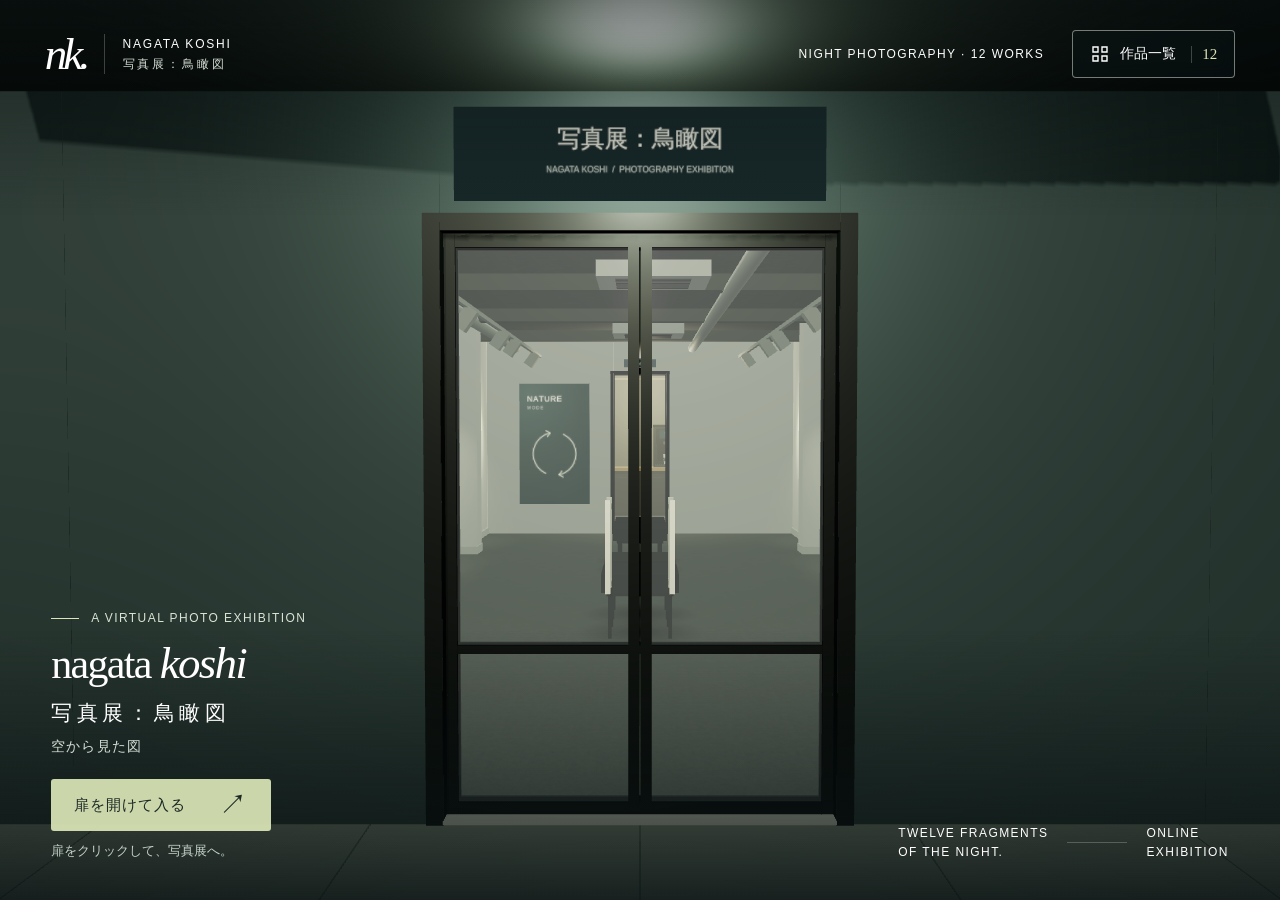
==== commit 39f7f14d: "修正" ====
--- a/index.html
+++ b/index.html
@@ -6,7 +6,7 @@
   <meta name="description" content="街が眠っても、光はつづく。12枚の夜景を巡るバーチャル写真展。">
   <meta name="theme-color" content="#101a1b">
   <link rel="icon" href="./favicon.svg" type="image/svg+xml"><link rel="stylesheet" href="./style.css?v=20260913-escape">
-  <script type="module" src="./app.js?v=20260913-escape"></script>
+  <script type="module" src="./app.js?v=20260913-ivy"></script>
 </head>
 <body>
   <a class="skip-link" href="#index-button">作品一覧へ</a>
@@ -45,7 +45,7 @@
       </nav>
       <p class="gesture-hint">ドラッグで見回す <span>·</span> 写真をタップで移動</p>
     </section>
-    <div id="arcade-controls" class="arcade-controls" hidden><button id="arcade-return" class="arcade-back">← 展示室へ</button><button id="arcade-start" class="arcade-start">タッチしてあそぶ</button><button id="arcade-exit" class="arcade-exit">出口へ ↗</button></div>
+    <div id="arcade-controls" class="arcade-controls" hidden><button id="arcade-return" class="arcade-back">← 展示室へ</button><button id="arcade-exit" class="arcade-exit">出口へ ↗</button></div>
     <p id="arcade-travel-status" class="arcade-travel-status" role="status" hidden>廊下を移動しています…</p>
     <section id="claw-controls" class="claw-controls" aria-label="UFOキャッチャーの操作" hidden>
       <button id="claw-close" class="claw-close" aria-label="ゲームを閉じる">×</button>
--- a/style.css
+++ b/style.css
@@ -127,7 +127,6 @@
 .arcade-controls{position:absolute;inset:0;pointer-events:none;z-index:3}
 .arcade-controls button{pointer-events:auto;border:1px solid #e5e9dd5c;background:#142224d9;backdrop-filter:blur(12px);min-height:46px;border-radius:6px;font-size:13px}
 .arcade-back{position:absolute;left:22px;top:25px;padding:10px 16px}
-.arcade-start{position:absolute;left:50%;bottom:28px;transform:translateX(-50%);padding:13px 25px;white-space:nowrap}
 .arcade-travel-status{position:absolute;bottom:30px;left:50%;transform:translateX(-50%);font-size:13px;white-space:nowrap;text-shadow:0 1px 8px #101a1b}
 .claw-controls{position:absolute;inset:0;pointer-events:none;z-index:5}
 .claw-close{pointer-events:auto;position:absolute;top:22px;right:22px;width:44px;height:44px;border-radius:50%;background:#171e27cf;border:1px solid #f8d7e855;font:28px Arial;color:#fff5f8}
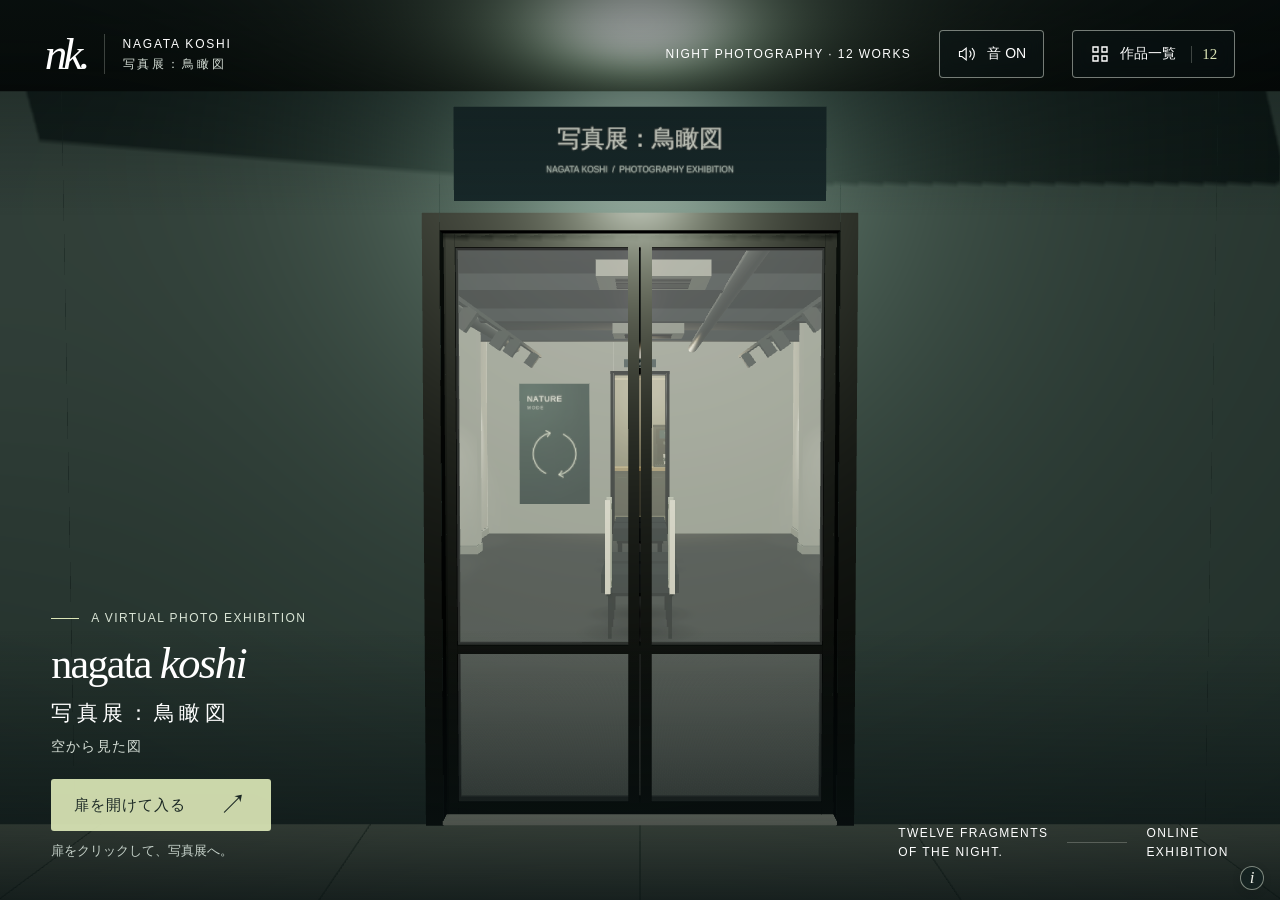
==== commit f5f45912: "音楽入れた" ====
--- a/index.html
+++ b/index.html
@@ -5,16 +5,17 @@
   <title>写真展：鳥瞰図 — Online Gallery</title>
   <meta name="description" content="街が眠っても、光はつづく。12枚の夜景を巡るバーチャル写真展。">
   <meta name="theme-color" content="#101a1b">
-  <link rel="icon" href="./favicon.svg" type="image/svg+xml"><link rel="stylesheet" href="./style.css?v=20260913-escape">
-  <script type="module" src="./app.js?v=20260913-ivy"></script>
+  <link rel="icon" href="./favicon.svg" type="image/svg+xml"><link rel="stylesheet" href="./style.css?v=20260913-info">
+  <script type="module" src="./app.js?v=20260913-info"></script>
 </head>
 <body>
+  <audio id="gallery-music" src="./assets/audio/midnight-gallery.mp3" loop preload="none" hidden></audio>
   <a class="skip-link" href="#index-button">作品一覧へ</a>
   <main id="gallery" class="gallery welcome">
     <div id="scene" class="scene" aria-label="ガラスの入口と、白い壁に12枚の夜景が並ぶ展示室"></div><div class="scene-shade" aria-hidden="true"></div>
     <header class="site-header">
       <button class="brand" id="home-button" aria-label="展示室の入口へ"><span class="brand-mark" aria-hidden="true">nk.</span><span class="brand-name">NAGATA KOSHI<span>写真展：鳥瞰図</span></span></button>
-      <div class="header-actions"><span class="edition">NIGHT PHOTOGRAPHY · 12 WORKS</span><button class="outline-button" id="index-button"><svg viewBox="0 0 20 20" aria-hidden="true"><path d="M3 3h5v5H3zM12 3h5v5h-5zM3 12h5v5H3zM12 12h5v5h-5z"/></svg>作品一覧<span class="button-count">12</span></button></div>
+      <div class="header-actions"><span class="edition">NIGHT PHOTOGRAPHY · 12 WORKS</span><button class="outline-button sound-toggle" id="sound-toggle" aria-label="音を消す" aria-pressed="true" title="音を消す" disabled><svg viewBox="0 0 24 24" aria-hidden="true"><path d="M11 5 6 9H3v6h3l5 4Z"/><path class="sound-waves" d="M15 8a6 6 0 0 1 0 8m3-11a10 10 0 0 1 0 14"/><path class="sound-cross" d="m15 9 6 6m0-6-6 6"/></svg><span id="sound-label">音 ON</span></button><button class="outline-button" id="index-button"><svg viewBox="0 0 20 20" aria-hidden="true"><path d="M3 3h5v5H3zM12 3h5v5h-5zM3 12h5v5H3zM12 12h5v5h-5z"/></svg>作品一覧<span class="button-count">12</span></button></div>
     </header>
     <section class="intro" id="intro" aria-labelledby="exhibition-title">
       <p class="eyebrow"><span></span>A VIRTUAL PHOTO EXHIBITION</p><h1 id="exhibition-title">nagata<br><em>koshi</em></h1>
@@ -69,9 +70,19 @@
     <button id="exchange-action" class="cafe-hotspot exchange-action" hidden>ピンを入れる</button>
     <section id="escape-ending" class="escape-ending" hidden aria-labelledby="escape-title"><p>THANK YOU</p><h2 id="escape-title">ご来場ありがとうございました。</h2></section>
     <div id="notice" class="notice" role="status" hidden></div>
+    <button id="info-button" class="info-button" aria-label="この写真展について" aria-haspopup="dialog" aria-controls="info-dialog" title="この写真展について"><span aria-hidden="true">i</span></button>
     <noscript><div class="noscript">3D展示にはJavaScriptが必要です。<a href="./photos.html">12枚の写真を見る</a></div></noscript>
   </main>
   <div id="collection-transition" class="collection-transition" hidden role="status"><span id="transition-kicker">NEXT EXHIBITION</span><h2 id="transition-title">写真展：いきもの</h2><p>12 photographs · NAGATA KOSHI</p></div>
+  <dialog id="info-dialog" class="info-dialog" aria-labelledby="info-title">
+    <div class="info-header"><h2 id="info-title">この写真展について</h2><button class="close-button" data-close="info-dialog" aria-label="案内を閉じる" autofocus>×</button></div>
+    <div class="info-content">
+      <section><h3>写真・展示制作</h3><p>NAGATA KOSHI</p><p>掲載写真の著作権は撮影者に帰属します。</p></section>
+      <section><h3>音楽</h3><p>Midnight Gallery</p><p>制作：NAGATA KOSHI</p></section>
+      <section><h3>作品のご利用について</h3><p>法令で認められる場合を除き、写真・音楽の無断転載・再配布・販売はお控えください。</p></section>
+      <p class="info-share">この会場のURLのシェアは歓迎です。</p>
+    </div>
+  </dialog>
   <dialog id="index-dialog" class="index-dialog" aria-labelledby="index-title">
     <div class="dialog-header"><div><p class="eyebrow">THE COLLECTION</p><h2 id="index-title">写真展：鳥瞰図</h2></div><button class="close-button" data-close="index-dialog" aria-label="作品一覧を閉じる">×</button></div>
     <button id="index-switch" class="text-button collection-link">写真展：いきものへ ↗</button><p class="index-description">気になる一枚から、夜を巡る。</p><div id="works-grid" class="works-grid"></div><footer class="index-footer">NAGATA KOSHI — 写真展：鳥瞰図<span>01 — 12</span></footer>
--- a/style.css
+++ b/style.css
@@ -27,6 +27,14 @@
 /* Hide the upper-left branding and caption after entering the gallery. */
 .entered .brand,.entered .room-caption{display:none}
 .entered .header-actions{margin-left:auto}
+.sound-toggle{min-width:44px;min-height:46px;justify-content:center;white-space:nowrap}
+.sound-toggle .sound-cross,.sound-toggle[aria-pressed=false] .sound-waves{display:none}
+.sound-toggle[aria-pressed=false] .sound-cross{display:block}
+.playing-claw .site-header,.arcade-travelling .site-header{display:flex!important;pointer-events:none}
+.playing-claw .site-header{right:82px}
+.playing-claw .header-actions> :not(.sound-toggle),.arcade-travelling .header-actions> :not(.sound-toggle){display:none}
+.playing-claw .sound-toggle,.arcade-travelling .sound-toggle{pointer-events:auto}
+@media(max-width:700px){.header-actions{gap:8px}.sound-toggle{padding:10px}#sound-label{display:none}}
 
 /* A single, quiet viewing rail: artwork navigation and enlargement together. */
 .tour-dock{width:min(530px,calc(100% - 40px));bottom:42px;padding:10px 12px;gap:12px;border:1px solid #dce5e02e;border-radius:14px;background:linear-gradient(120deg,#152426f0,#142022e8);box-shadow:0 12px 36px #08131526,inset 0 1px 0 #ffffff08;backdrop-filter:blur(24px)}
@@ -154,3 +162,19 @@
 .escape-ending p{font:18px Georgia,serif;letter-spacing:.3em}.escape-ending h2{font-size:clamp(18px,4vw,28px);font-weight:400;letter-spacing:.07em}
 .escaped .site-header,.escaped .tour-ui,.escaped .arcade-controls,.escaped .held-item,.escaped .notice{display:none!important}
 @media(max-width:380px){.held-item{left:16px;width:62px}.held-item svg{width:43px;height:86px}.arcade-exit{right:16px}}
+
+/* Quiet credits, available throughout the exhibition. */
+.info-button{position:absolute;right:max(8px,env(safe-area-inset-right));bottom:calc(5px + env(safe-area-inset-bottom));z-index:25;width:40px;height:40px;display:grid;place-items:center;padding:0;background:transparent;border-radius:50%;color:#eef0e8}
+.info-button span{display:grid;place-items:center;width:24px;height:24px;border:1px solid #e5eddb80;border-radius:50%;background:#142321d9;font:italic 17px Georgia,serif;box-shadow:0 2px 8px #0002}
+.info-button:hover span{border-color:#eef0e8;background:#273c35}
+.welcome .info-button{bottom:calc(2px + env(safe-area-inset-bottom))}
+.playing-claw .info-button{bottom:calc(185px + env(safe-area-inset-bottom))}
+.info-dialog{width:min(420px,calc(100% - 32px));max-height:calc(100svh - 40px);padding:26px;border:1px solid #dce6b738;border-radius:16px;background:#142321;color:#eef0e8;box-shadow:0 24px 90px #0006}
+.info-header{display:flex;align-items:center;justify-content:space-between;gap:16px;margin-bottom:22px}
+.info-header h2{font-size:17px;font-weight:500;letter-spacing:.04em}
+.info-header .close-button{flex-shrink:0;width:36px;height:36px;font-size:24px}
+.info-content{font-size:13px;line-height:1.9;color:#d5dfd8}
+.info-content section+section{margin-top:20px}
+.info-content h3{margin:0 0 5px;color:#e2e9bf;font-size:11px;font-weight:500;letter-spacing:.08em}
+.info-content .info-share{border-top:1px solid #dce6b726;margin-top:22px;padding-top:16px;font-size:12px;color:#b9c9c0}
+@media(max-width:700px){.gesture-hint{left:16px;right:52px;transform:none;text-align:center;font-size:11px}.intro-note{right:54px}.info-dialog{padding:22px}}
